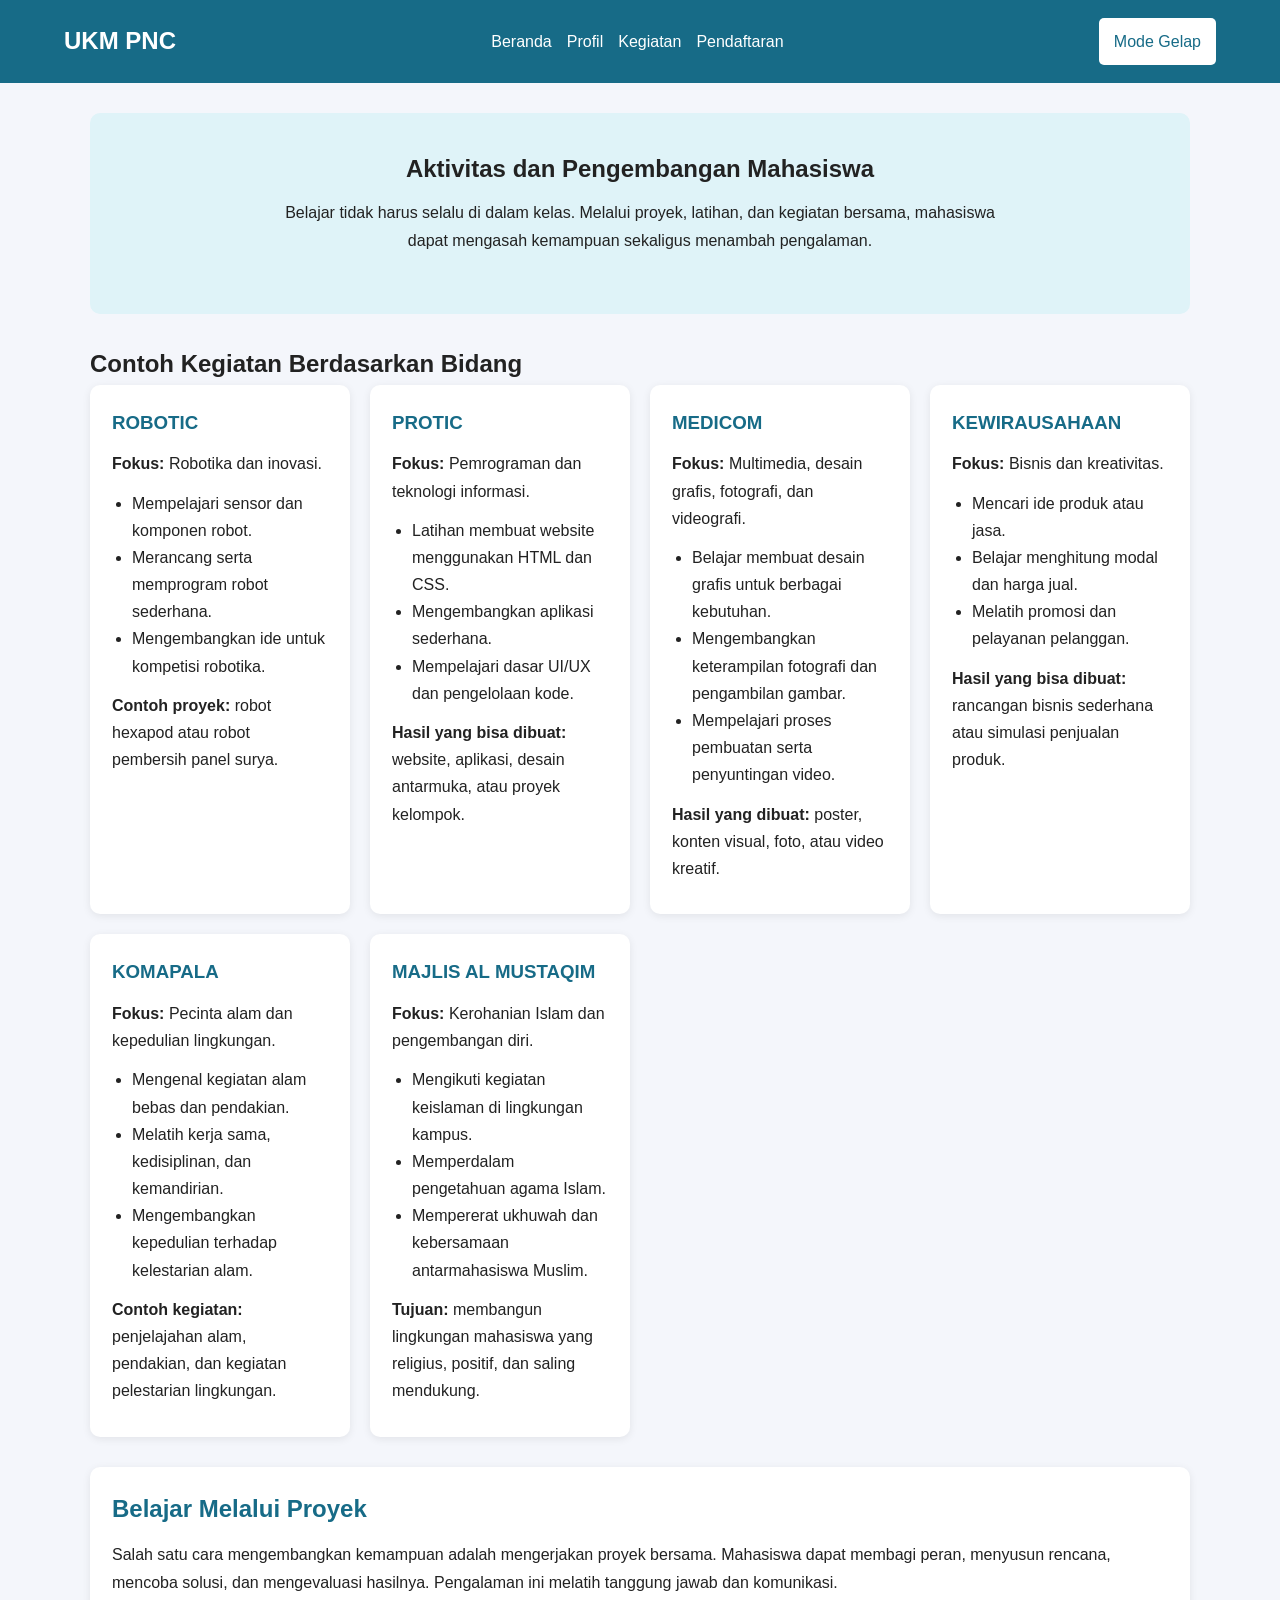
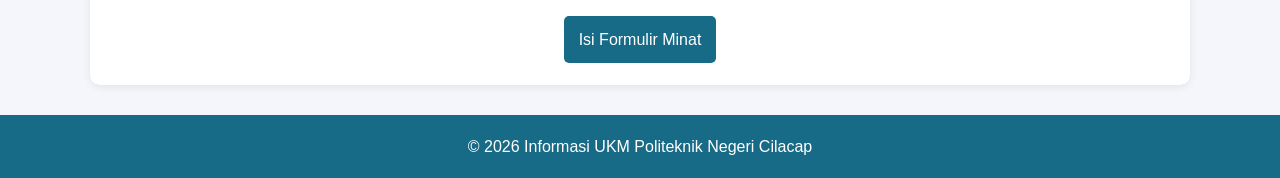
==== kegiatan.html @ e6382a5b "Menambahkan struktur pada halaman kegiatan" ====
<!doctype html>
<html lang="id">
  <head>
    <meta charset="UTF-8" />
    <meta name="viewport" content="width=device-width, initial-scale=1.0" />
    <title>Kegiatan UKM PNC</title>
    <link rel="stylesheet" href="css/style.css" />
  </head>
  <body>
    <nav class="navbar">
      <h2>UKM PNC</h2>
      <div class="menu">
        <a href="beranda.html">Beranda</a>
        <a href="profil.html">Profil</a>
        <a href="kegiatan.html">Kegiatan</a>
        <a href="pendaftaran.html">Pendaftaran</a>
      </div>
      <button id="tombol-tema">Mode Gelap</button>
    </nav>

    <main>
      <section class="hero">
        <h1>Aktivitas dan Pengembangan Mahasiswa</h1>
        <p>
          Belajar tidak harus selalu di dalam kelas. Melalui proyek, latihan, dan kegiatan bersama, mahasiswa dapat mengasah kemampuan sekaligus menambah pengalaman.
        </p>
      </section>

      <section>
        <h2 class="judul">Contoh Kegiatan Berdasarkan Bidang</h2>

        <div class="grid-card">
          <div class="card">
            <h3>ROBOTIC</h3>
            <p><strong>Fokus:</strong> Robotika dan inovasi.</p>
            <ul>
              <li>Mempelajari sensor dan komponen robot.</li>
              <li>Merancang serta memprogram robot sederhana.</li>
              <li>Mengembangkan ide untuk kompetisi robotika.</li>
            </ul>
            <p>
              <strong>Contoh proyek:</strong> robot hexapod atau robot pembersih
              panel surya.
            </p>
          </div>

          <div class="card">
            <h3>PROTIC</h3>
            <p><strong>Fokus:</strong> Pemrograman dan teknologi informasi.</p>
            <ul>
              <li>Latihan membuat website menggunakan HTML dan CSS.</li>
              <li>Mengembangkan aplikasi sederhana.</li>
              <li>Mempelajari dasar UI/UX dan pengelolaan kode.</li>
            </ul>
            <p>
              <strong>Hasil yang bisa dibuat:</strong> website, aplikasi, desain
              antarmuka, atau proyek kelompok.
            </p>
          </div>

          <div class="card">
            <h3>MEDICOM</h3>
            <p>
              <strong>Fokus:</strong> Multimedia, desain grafis, fotografi, dan
              videografi.
            </p>
            <ul>
              <li>Belajar membuat desain grafis untuk berbagai kebutuhan.</li>
              <li>
                Mengembangkan keterampilan fotografi dan pengambilan gambar.
              </li>
              <li>Mempelajari proses pembuatan serta penyuntingan video.</li>
            </ul>
            <p>
              <strong>Hasil yang dibuat:</strong> poster, konten visual, foto,
              atau video kreatif.
            </p>
          </div>

          <div class="card">
            <h3>KEWIRAUSAHAAN</h3>
            <p><strong>Fokus:</strong> Bisnis dan kreativitas.</p>
            <ul>
              <li>Mencari ide produk atau jasa.</li>
              <li>Belajar menghitung modal dan harga jual.</li>
              <li>Melatih promosi dan pelayanan pelanggan.</li>
            </ul>
            <p>
              <strong>Hasil yang bisa dibuat:</strong> rancangan bisnis sederhana atau simulasi penjualan produk.
            </p>
          </div>

          <div class="card">
            <h3>KOMAPALA</h3>
            <p><strong>Fokus:</strong> Pecinta alam dan kepedulian lingkungan.</p>
            <ul>
              <li>Mengenal kegiatan alam bebas dan pendakian.</li>
              <li>Melatih kerja sama, kedisiplinan, dan kemandirian.</li>
              <li>Mengembangkan kepedulian terhadap kelestarian alam.</li>
            </ul>
            <p>
              <strong>Contoh kegiatan:</strong> penjelajahan alam, pendakian, dan kegiatan pelestarian lingkungan.
            </p>
          </div>

          <div class="card">
            <h3>MAJLIS AL MUSTAQIM</h3>
            <p><strong>Fokus:</strong> Kerohanian Islam dan pengembangan diri.</p>
            <ul>
              <li>Mengikuti kegiatan keislaman di lingkungan kampus.</li>
              <li>Memperdalam pengetahuan agama Islam.</li>
              <li>Mempererat ukhuwah dan kebersamaan antarmahasiswa Muslim.</li>
            </ul>
            <p>
              <strong>Tujuan:</strong> membangun lingkungan mahasiswa yang religius, positif, dan saling mendukung.
            </p>
          </div>
        </div>
      </section>

      <section class="card">
        <h2>Belajar Melalui Proyek</h2>
        <p>
          Salah satu cara mengembangkan kemampuan adalah mengerjakan proyek bersama. Mahasiswa dapat membagi peran, menyusun rencana, mencoba solusi, dan mengevaluasi hasilnya. Pengalaman ini melatih tanggung jawab dan komunikasi.
        </p>
        <div class="tengah">
          <a href="pendaftaran.html" class="tombol" id="formulir">Isi Formulir Minat</a>
        </div>
      </section>
    </main>

    <footer>
      <p>&copy; 2026 Informasi UKM Politeknik Negeri Cilacap</p>
    </footer>

    <script src="js/script.js"></script>
  </body>
</html>
---- css/style.css ----
* {
  margin: 0;
  padding: 0;
  box-sizing: border-box;
}

body {
  font-family: Arial, sans-serif;
  color: #222;
  background: #f4f6fb;
  line-height: 1.7;
}

/* ===== BAGIAN UMUM (KETUA) ===== */
.navbar {
  display: flex;
  justify-content: space-between;
  align-items: center;
  flex-wrap: wrap;
  gap: 15px;
  padding: 18px 5%;
  background: #176b87;
  color: white;
}

.menu {
  display: flex;
  flex-wrap: wrap;
  gap: 15px;
}

.menu a {
  color: white;
  text-decoration: none;
}

.menu a:hover {
  text-decoration: underline;
}

button, .tombol {
  display: inline-block;
  padding: 10px 15px;
  border: none;
  border-radius: 5px;
  background: #176b87;
  color: white;
  cursor: pointer;
  text-decoration: none;
  font: inherit;
}

button:hover,
.tombol:hover {
  background: #12546b;
}

.navbar button {
  background: white;
  color: #176b87;
}

main {
  width: 90%;
  max-width: 1100px;
  min-height: 65vh;
  margin: 30px auto;
}

section {
  margin-bottom: 30px;
}

footer {
  padding: 18px;
  text-align: center;
  color: white;
  background: #176b87;
}

/* Mode gelap */
body.gelap {
  color: #f1f1f1;
  background: #182127;
}

body.gelap .hero {
  background: #263b45;
}

body.gelap .card,
body.gelap .form-pendaftaran {
  color: #f1f1f1;
  background: #263238;
}

body.gelap .card h2,
body.gelap .card h3 {
  color: #8dd9f0;
}

body.gelap .form-pendaftaran input,
body.gelap .form-pendaftaran select,
body.gelap .form-pendaftaran textarea {
  color: white;
  background: #37474f;
  border-color: #607d8b;
}

body.gelap #pesan-pendaftaran {
  color: #8dd9f0;
}

@media (max-width: 600px) {
  .navbar {
    flex-direction: column;
  }

  .menu {
    justify-content: center;
    gap: 10px;
  }

  main {
    width: 92%;
    margin: 20px auto;
  }
}

/* ===== BAGIAN MAHASISWA 2 (BERANDA) ===== */
.hero {
  padding: 40px 25px;
  text-align: center;
  background: #dff3f8;
  border-radius: 10px;
}

.hero h1 {
  margin-bottom: 15px;
  line-height: 1.3;
}

.hero p {
  max-width: 750px;
  margin: 0 auto 20px;
}

.hero .tombol {
  margin: 5px;
}

.grid-card {
  display: grid;
  grid-template-columns: repeat(auto-fit, minmax(230px, 1fr));
  gap: 20px;
}

.card {
  padding: 22px;
  background: white;
  border-radius: 10px;
  box-shadow: 0 2px 8px rgba(0, 0, 0, 0.08);
}

.card img {
  display: block;
  width: 100%;
  height: 180px;
  object-fit: cover;
  object-position: center;
  border-radius: 8px;
  margin-bottom: 15px;
}

.card h2,
.card h3 {
  margin-bottom: 12px;
  color: #176b87;
}

.card p {
  margin-bottom: 10px;
}

.card ul {
  padding-left: 20px;
  margin: 12px 0;
}

.tengah {
  margin-top: 20px;
  text-align: center;
}

@media (max-width: 600px) {
  .hero {
    padding: 28px 16px;
  }

  .hero h1 {
    font-size: 25px;
  }
}
/* ===== BAGIAN MAHASISWA 3 (PROFIL DAN KEGIATAN) ===== */

/* ===== BAGIAN MAHASISWA 4 (PENDAFTARAN) ===== */
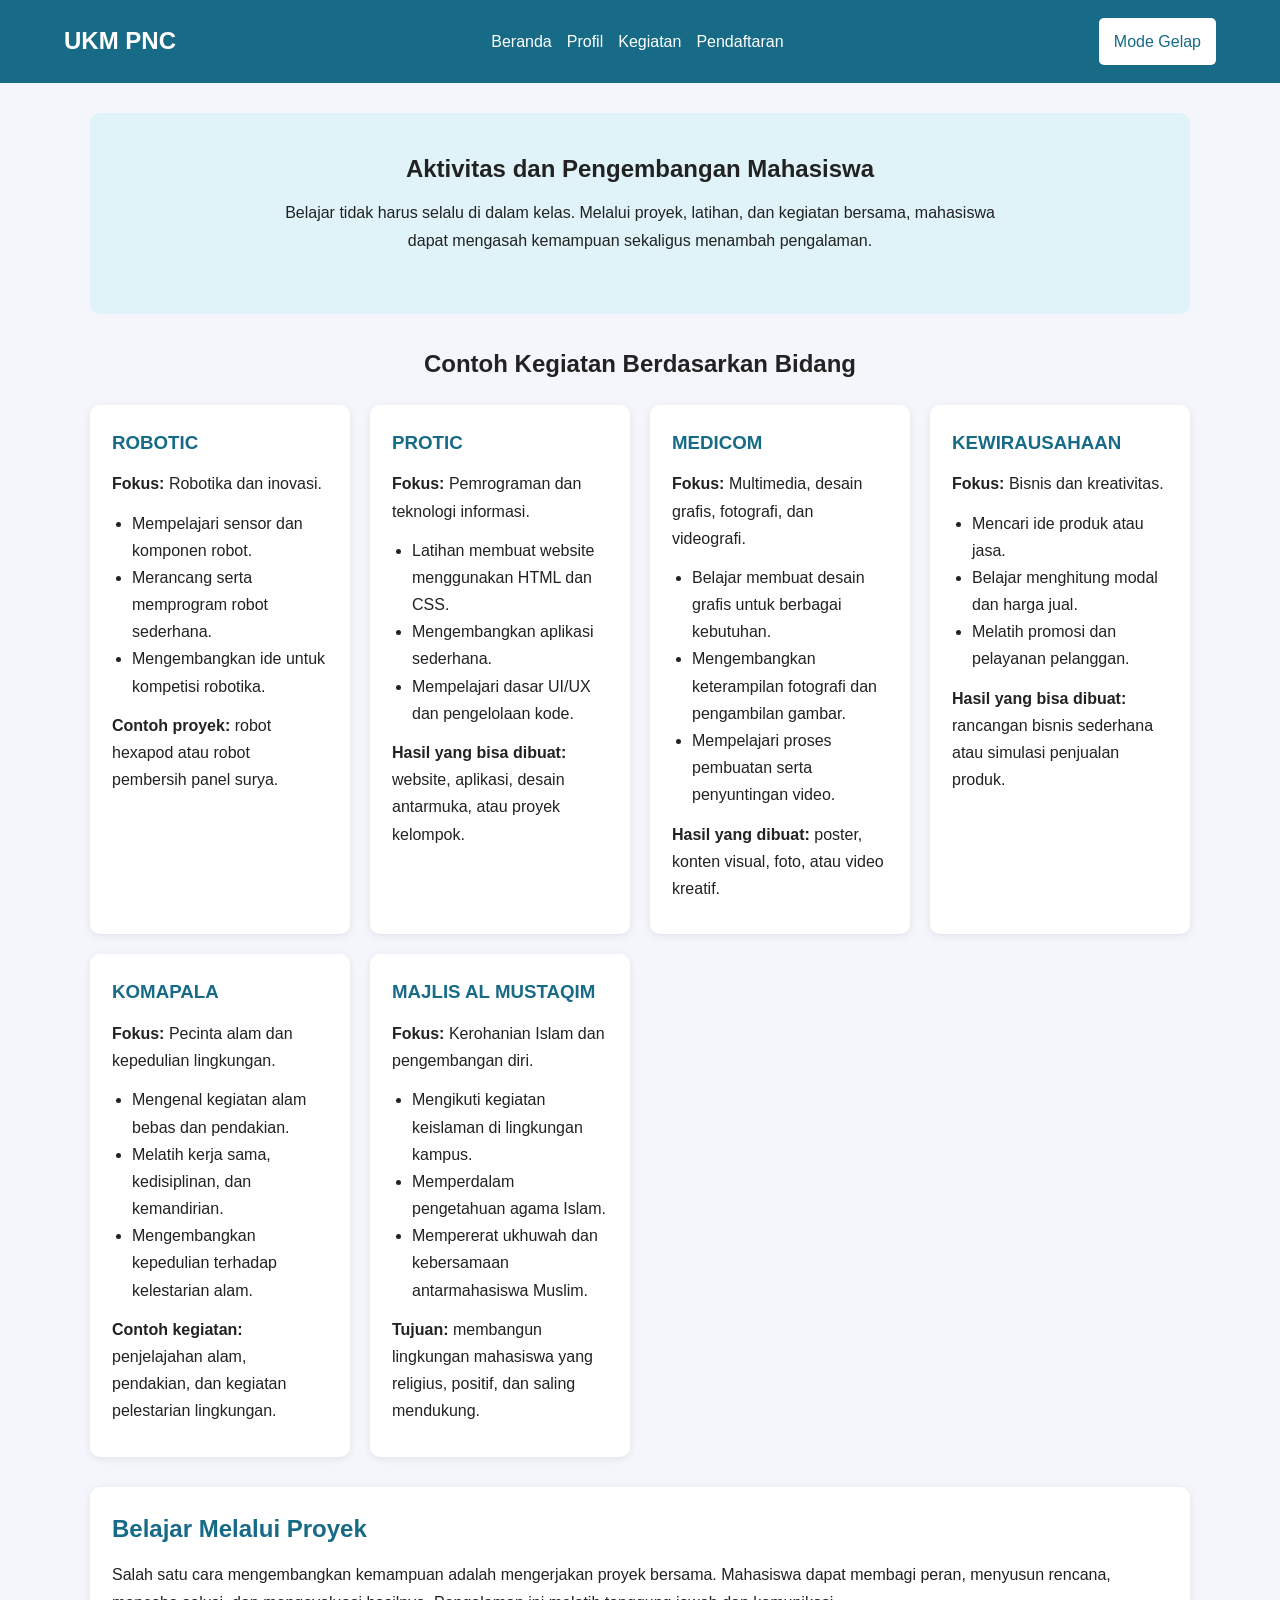
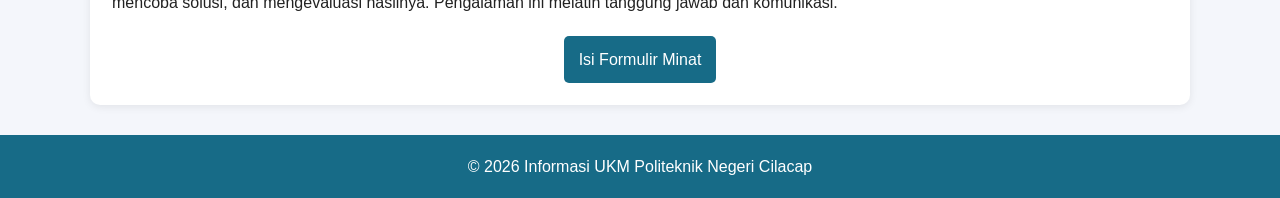
==== commit 6a910e95: "Mengubah nama link pada halaman kegiatan, pendaftaran, dan profil" ====
--- a/kegiatan.html
+++ b/kegiatan.html
@@ -10,7 +10,7 @@
     <nav class="navbar">
       <h2>UKM PNC</h2>
       <div class="menu">
-        <a href="beranda.html">Beranda</a>
+        <a href="index.html">Beranda</a>
         <a href="profil.html">Profil</a>
         <a href="kegiatan.html">Kegiatan</a>
         <a href="pendaftaran.html">Pendaftaran</a>
--- a/css/style.css
+++ b/css/style.css
@@ -202,5 +202,61 @@
   }
 }
 /* ===== BAGIAN MAHASISWA 3 (PROFIL DAN KEGIATAN) ===== */
-
+.judul {
+  text-align: center;
+  margin-bottom: 20px;
+}
+
+.pengantar {
+  text-align: center;
+  margin-bottom: 25px;
+}
 /* ===== BAGIAN MAHASISWA 4 (PENDAFTARAN) ===== */
+.form-pendaftaran {
+  max-width: 600px;
+  margin: 0 auto;
+  padding: 25px;
+  background: white;
+  border-radius: 10px;
+  box-shadow: 0 2px 8px rgba(0, 0, 0, 0.08);
+}
+
+.form-pendaftaran label {
+  display: block;
+  margin-top: 15px;
+  margin-bottom: 5px;
+  font-weight: bold;
+}
+
+.form-pendaftaran input,
+.form-pendaftaran select,
+.form-pendaftaran textarea {
+  width: 100%;
+  padding: 11px;
+  border: 1px solid #ccc;
+  border-radius: 5px;
+  font: inherit;
+}
+
+.form-pendaftaran textarea {
+  resize: vertical;
+}
+
+.form-pendaftaran button {
+  margin-top: 18px;
+}
+
+.form-pendaftaran .tombol-reset {
+  background: #64748b;
+}
+
+#pesan-pendaftaran {
+  margin-top: 15px;
+  font-weight: bold;
+}
+
+@media (max-width: 600px) {
+  .form-pendaftaran {
+    padding: 18px;
+  }
+}
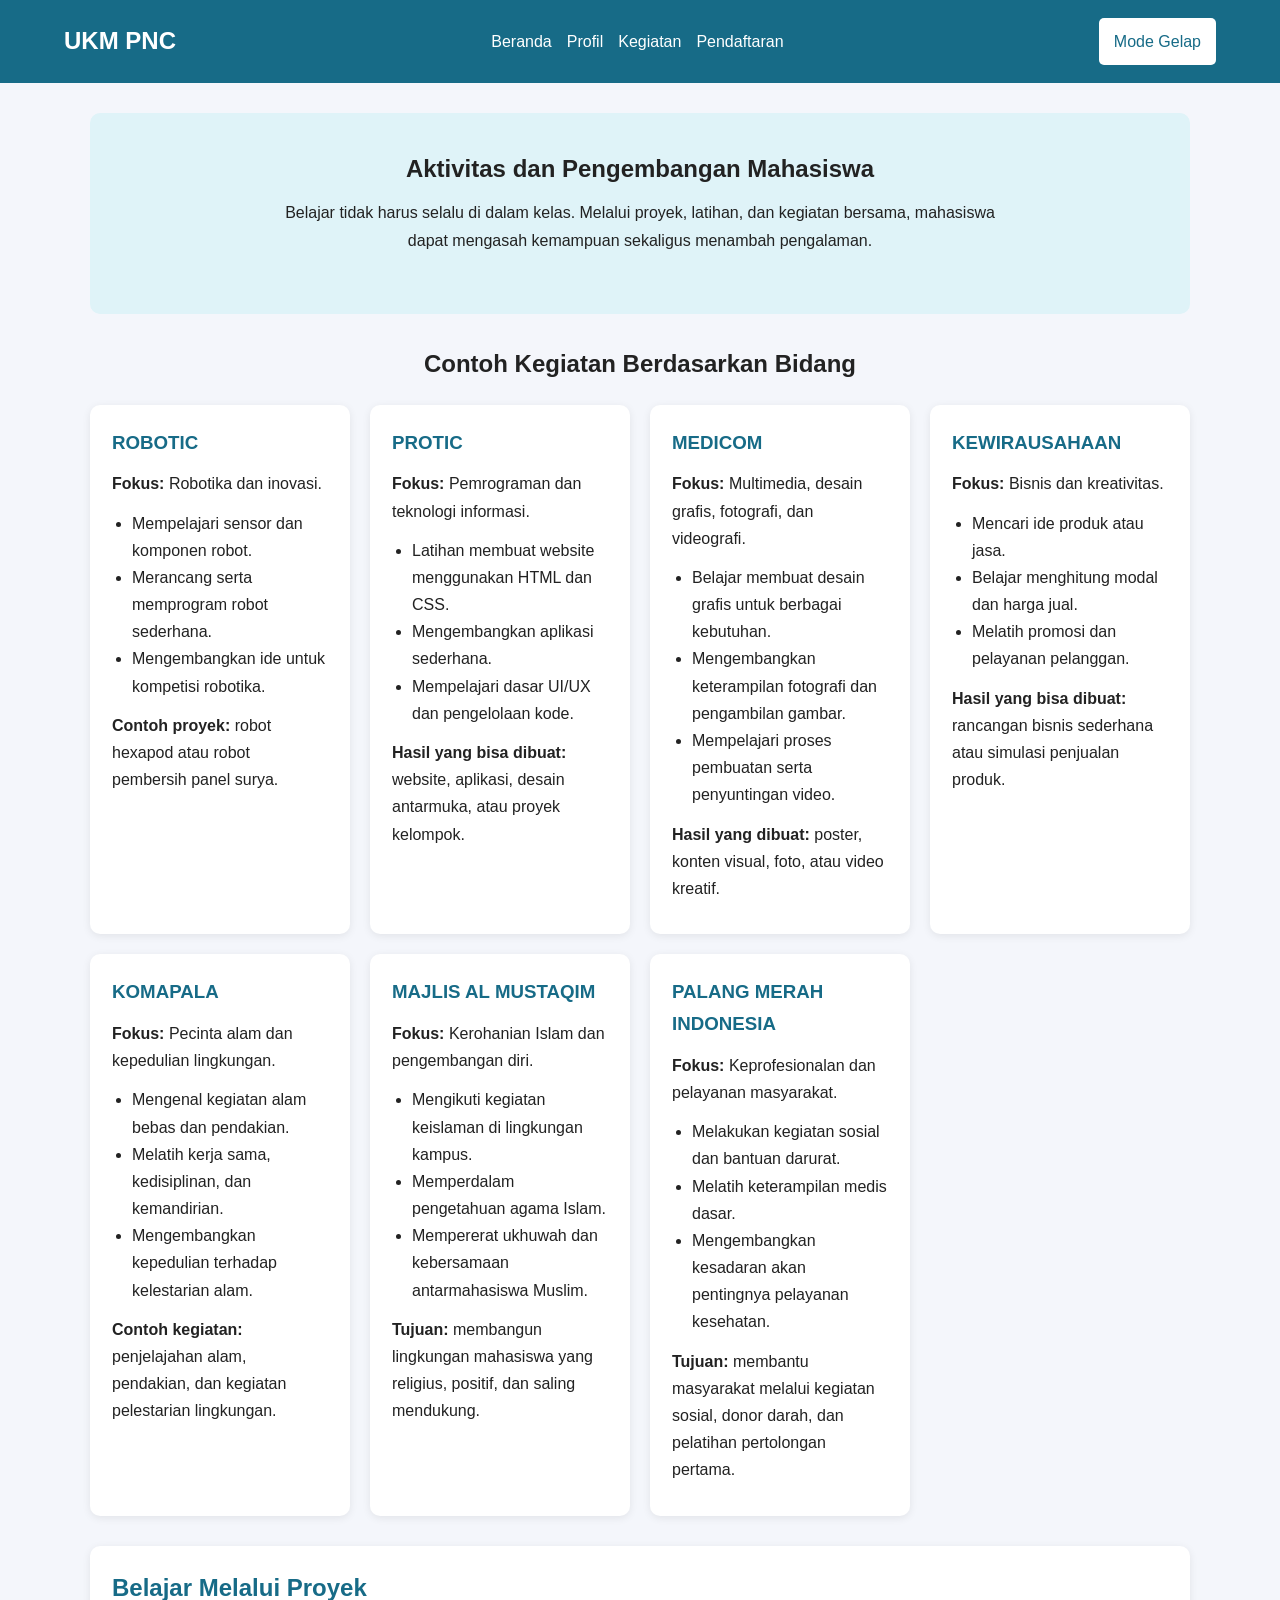
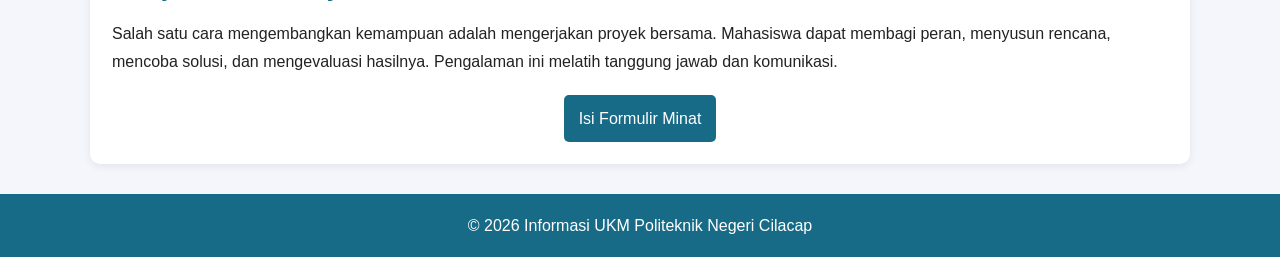
==== commit 715b6b38: "Menambahkan satu UKM PMI pada halaman kegiatan html" ====
--- a/kegiatan.html
+++ b/kegiatan.html
@@ -10,7 +10,7 @@
     <nav class="navbar">
       <h2>UKM PNC</h2>
       <div class="menu">
-        <a href="index.html">Beranda</a>
+        <a href="beranda.html">Beranda</a>
         <a href="profil.html">Profil</a>
         <a href="kegiatan.html">Kegiatan</a>
         <a href="pendaftaran.html">Pendaftaran</a>
@@ -115,6 +115,19 @@
               <strong>Tujuan:</strong> membangun lingkungan mahasiswa yang religius, positif, dan saling mendukung.
             </p>
           </div>
+
+          <div class="card">
+            <h3>PALANG MERAH INDONESIA</h3>
+            <p><strong>Fokus:</strong> Keprofesionalan dan pelayanan masyarakat.</p>
+            <ul>
+              <li>Melakukan kegiatan sosial dan bantuan darurat.</li>
+              <li>Melatih keterampilan medis dasar.</li>
+              <li>Mengembangkan kesadaran akan pentingnya pelayanan kesehatan.</li>
+            </ul>
+            <p>
+              <strong>Tujuan:</strong> membantu masyarakat melalui kegiatan sosial, donor darah, dan pelatihan pertolongan pertama.
+            </p>
+          </div>
         </div>
       </section>
 
